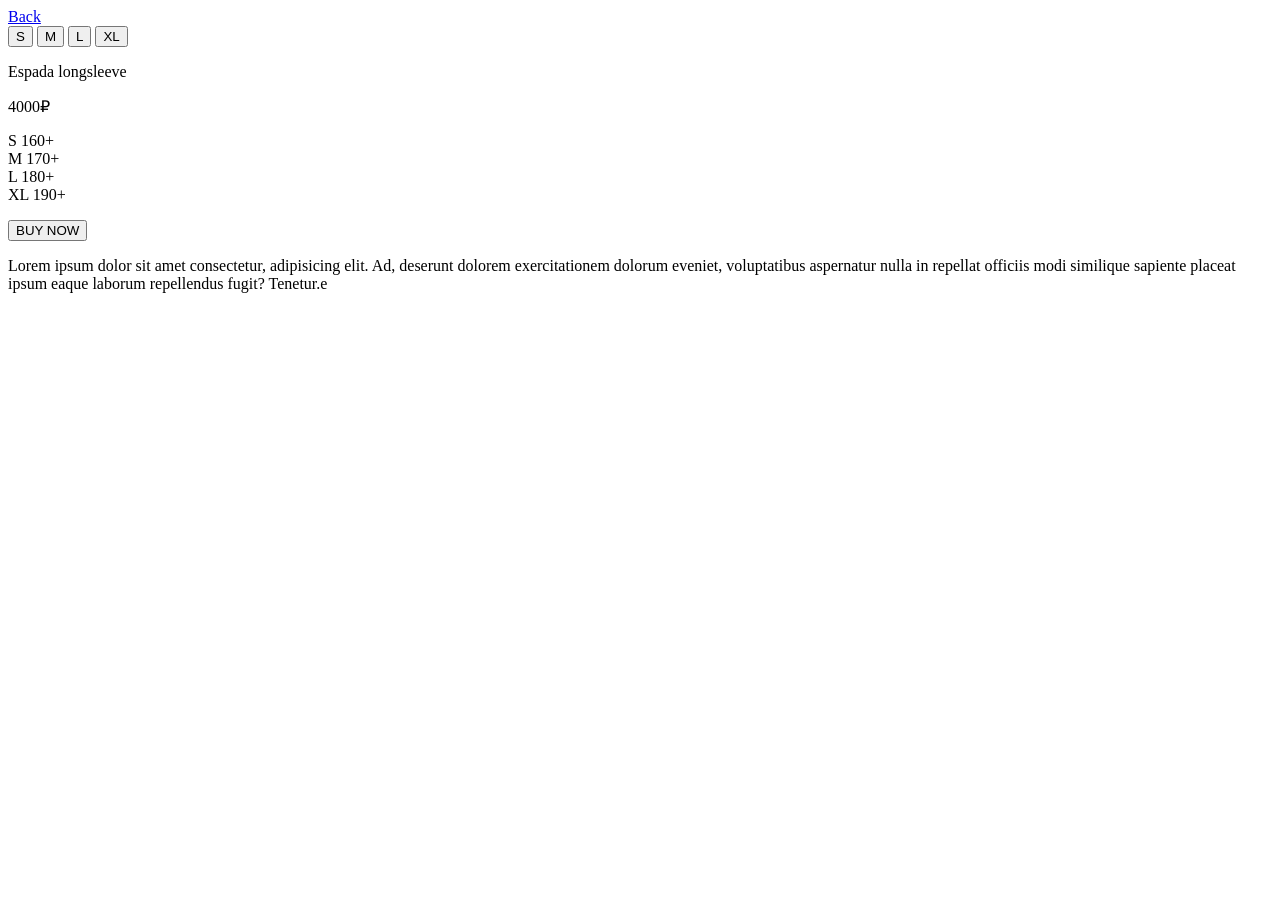
==== 1k.html @ 7b1e7775 "Add files via upload" ====
<!DOCTYPE html>
<html lang="en">
<head>
    <meta charset="UTF-8">
    <meta name="viewport" content="width=device-width, initial-scale=1.0">
    <title>Document</title>
    <link rel="stylesheet" href="../CSS_files/k.css">
</head>
<body>
    <div id = "container">
    <header>
            <div id = "back"><a href="../index.html">Back</a></div>
            <div id = "images">
            <div id = "bigimg"></div>
            <div id = "smallimgs">
                <div class = "smallimg activeimg" id = "si1"></div>
                <div class = "smallimg" id = "si2"></div>
                <div class = "smallimg" id = "si3"></div>
                <div class = "smallimg" id = "si4"></div>
            </div>
            </div>
        </header>
        <footer>
            <div id = "size" >
                <div id = "sizebtn"><button>S</button>
                <button class = "active">M</button>
                <button>L</button>
                <button>XL</button>
                </div>
            </div>
            <div id = "description">
                <p id = "name">Espada longsleeve</p>
                <p id = "price">4000₽</p>
                <p id = "size-list"> S  160+<br> M  170+<br> L  180+<br> XL 190+</p>
            </div>
            <button id="tothecart">BUY NOW</button>
            <p id = "description-text">Lorem ipsum dolor sit amet consectetur, adipisicing elit. Ad, deserunt dolorem exercitationem dolorum eveniet, voluptatibus aspernatur nulla in repellat officiis modi similique sapiente placeat ipsum eaque laborum repellendus fugit? Tenetur.e</p>
        </footer>
    </div >
    <script src="../JS_files/k.js"></script>
</body>
</html>
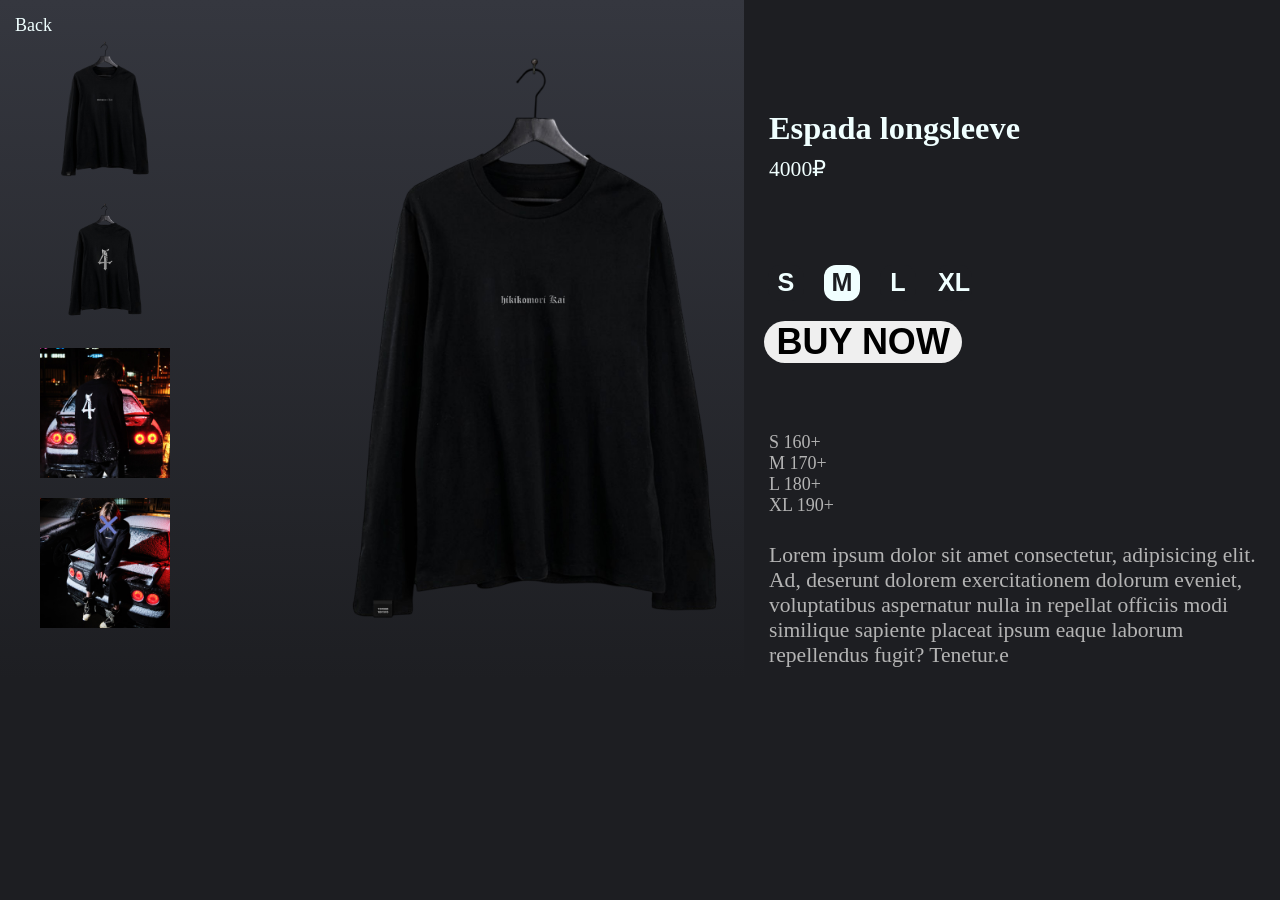
==== commit 94d56a4a: "Update 1k.html" ====
--- a/1k.html
+++ b/1k.html
@@ -4,7 +4,7 @@
     <meta charset="UTF-8">
     <meta name="viewport" content="width=device-width, initial-scale=1.0">
     <title>Document</title>
-    <link rel="stylesheet" href="../CSS_files/k.css">
+    <link rel="stylesheet" href="../k.css">
 </head>
 <body>
     <div id = "container">
@@ -37,6 +37,6 @@
             <p id = "description-text">Lorem ipsum dolor sit amet consectetur, adipisicing elit. Ad, deserunt dolorem exercitationem dolorum eveniet, voluptatibus aspernatur nulla in repellat officiis modi similique sapiente placeat ipsum eaque laborum repellendus fugit? Tenetur.e</p>
         </footer>
     </div >
-    <script src="../JS_files/k.js"></script>
+    <script src="../k.js"></script>
 </body>
-</html>+</html>
--- a/k.css
+++ b/k.css
@@ -0,0 +1,158 @@
+* {
+    padding: 0;
+    margin: 0;
+}
+::-webkit-scrollbar {
+    display: none;
+}
+html {
+    font-size: 16px;
+    color: azure;
+}
+body {
+    position: relative;
+    background-color: #1d1e22;
+    padding-bottom: 15%;
+    overflow-y: scroll;
+}
+header {
+    background: linear-gradient(#35373f, #1d1e22) ;
+}
+#back {
+    position: fixed;
+    padding-left: 15px;
+    padding-top: 15px;
+    width: 75px;
+}
+#back a {
+    text-decoration: none;
+    color: azure;
+}
+#bigimg {
+    background-image: url(../img/перед.png);
+    width: 100%;
+    aspect-ratio: 1;
+    background-size: cover;
+    transition: 350ms;
+}
+#smallimgs{
+    justify-content: space-evenly;
+    display: flex;
+}
+.smallimg {
+    width: 22%;
+    aspect-ratio: 1;
+    background-size: cover;
+    margin-bottom: 12px;
+    margin-top: 8px;
+    cursor: pointer;
+    transition: 300ms;
+}
+.activeimg {
+    transform: scale(1.2);
+}
+#si1 {background-image: url(../img/перед.png)}
+#si2 {background-image: url(../img/зад.png)}
+#si3 {background-image: url(../img/крутой\ челикс.jpg)}
+#si4 {background-image: url(../img/крутой\ челикс2.jpg)}
+#sizebtn {
+    justify-content: center;
+    display: flex;
+    gap: 20px
+}
+#sizebtn button {
+    width: 36px;
+    aspect-ratio: 1;
+    border-radius: 12px;
+    font-size: 1.4rem;
+    font-weight: 700;
+    color:azure;
+    background-color: #1d1e22;
+    border: none;
+    cursor: pointer;
+    transition: 200ms ease-out;
+}
+#sizebtn button.active{
+    color: #1d1e22;
+    background-color: azure;
+}
+#name{font-size: 1.8rem;font-weight: 600; margin-left: 5px;}
+#price{font-size: 1.2rem; margin-left: 5px;}
+#size-list{color: rgb(180, 180, 180);font-size: 1rem; margin-top: 10px; margin-left: 5px;}
+#description-text{color: rgb(180, 180, 180); font-size: 1.2rem; margin-left: 5px;}
+#tothecart {
+    position: fixed;
+    bottom: 0;
+    right: 0;
+    left: 0;
+    width: 67%;
+    margin: auto;
+    margin-bottom: 24px;
+    font-size: 2rem;
+    border-radius: 22px;
+    font-weight: 700;
+    cursor: pointer;
+    border: none;
+}
+@media (min-width: 1250px){
+    html {
+    font-size: 18px;
+    }
+    #container {
+        display: flex;
+
+    }
+    header {
+        width: 60%;
+    }
+    #images {
+        display: flex;
+        flex-direction: row-reverse;
+    }
+    #bigimg {
+        margin: 4% 3% 0 0;
+        width: 100%;
+    }
+    #smallimgs {
+        flex-direction: column;
+        margin: 40px;
+    }
+    .smallimg {
+        width: 130px
+    }
+    #tothecart {
+        position: relative;
+        width: 40%;
+    }
+    footer {
+        display: flex;
+        flex-direction: column;
+        padding: 20px;
+        width: 40%;
+    }
+    #name {
+        margin-top: 5rem;
+    }
+    #price {
+        margin-top: 0.5rem;
+    }
+    #size {
+        position: absolute;
+        top: 14.7rem;
+        margin-left: 4px;
+    }
+    #size-list {
+        position: relative;
+        top: 240px;
+    }
+    #tothecart {
+        position: relative;
+        right: 10%;
+        margin: 0;
+        margin-top: 2.5rem;
+    }
+    #description-text {
+        position: relative;
+        top: 10rem;
+    }
+}
